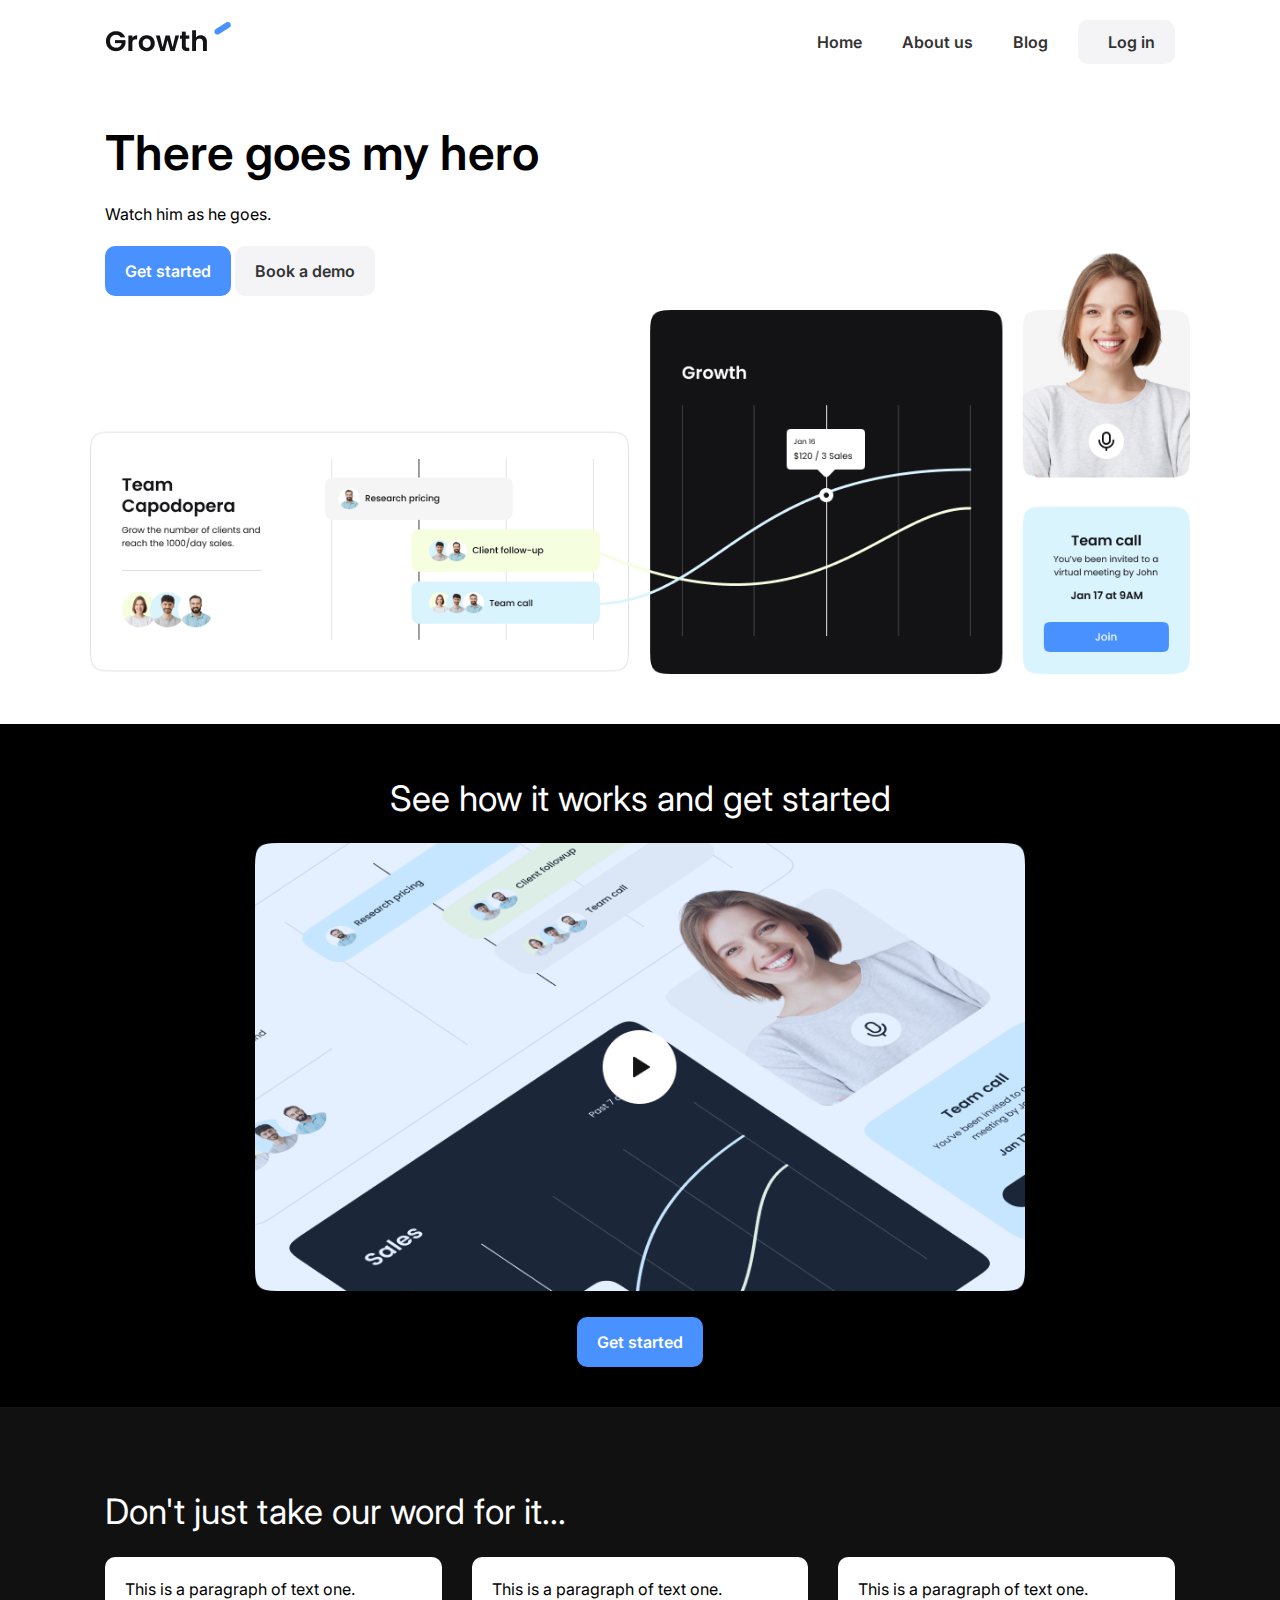
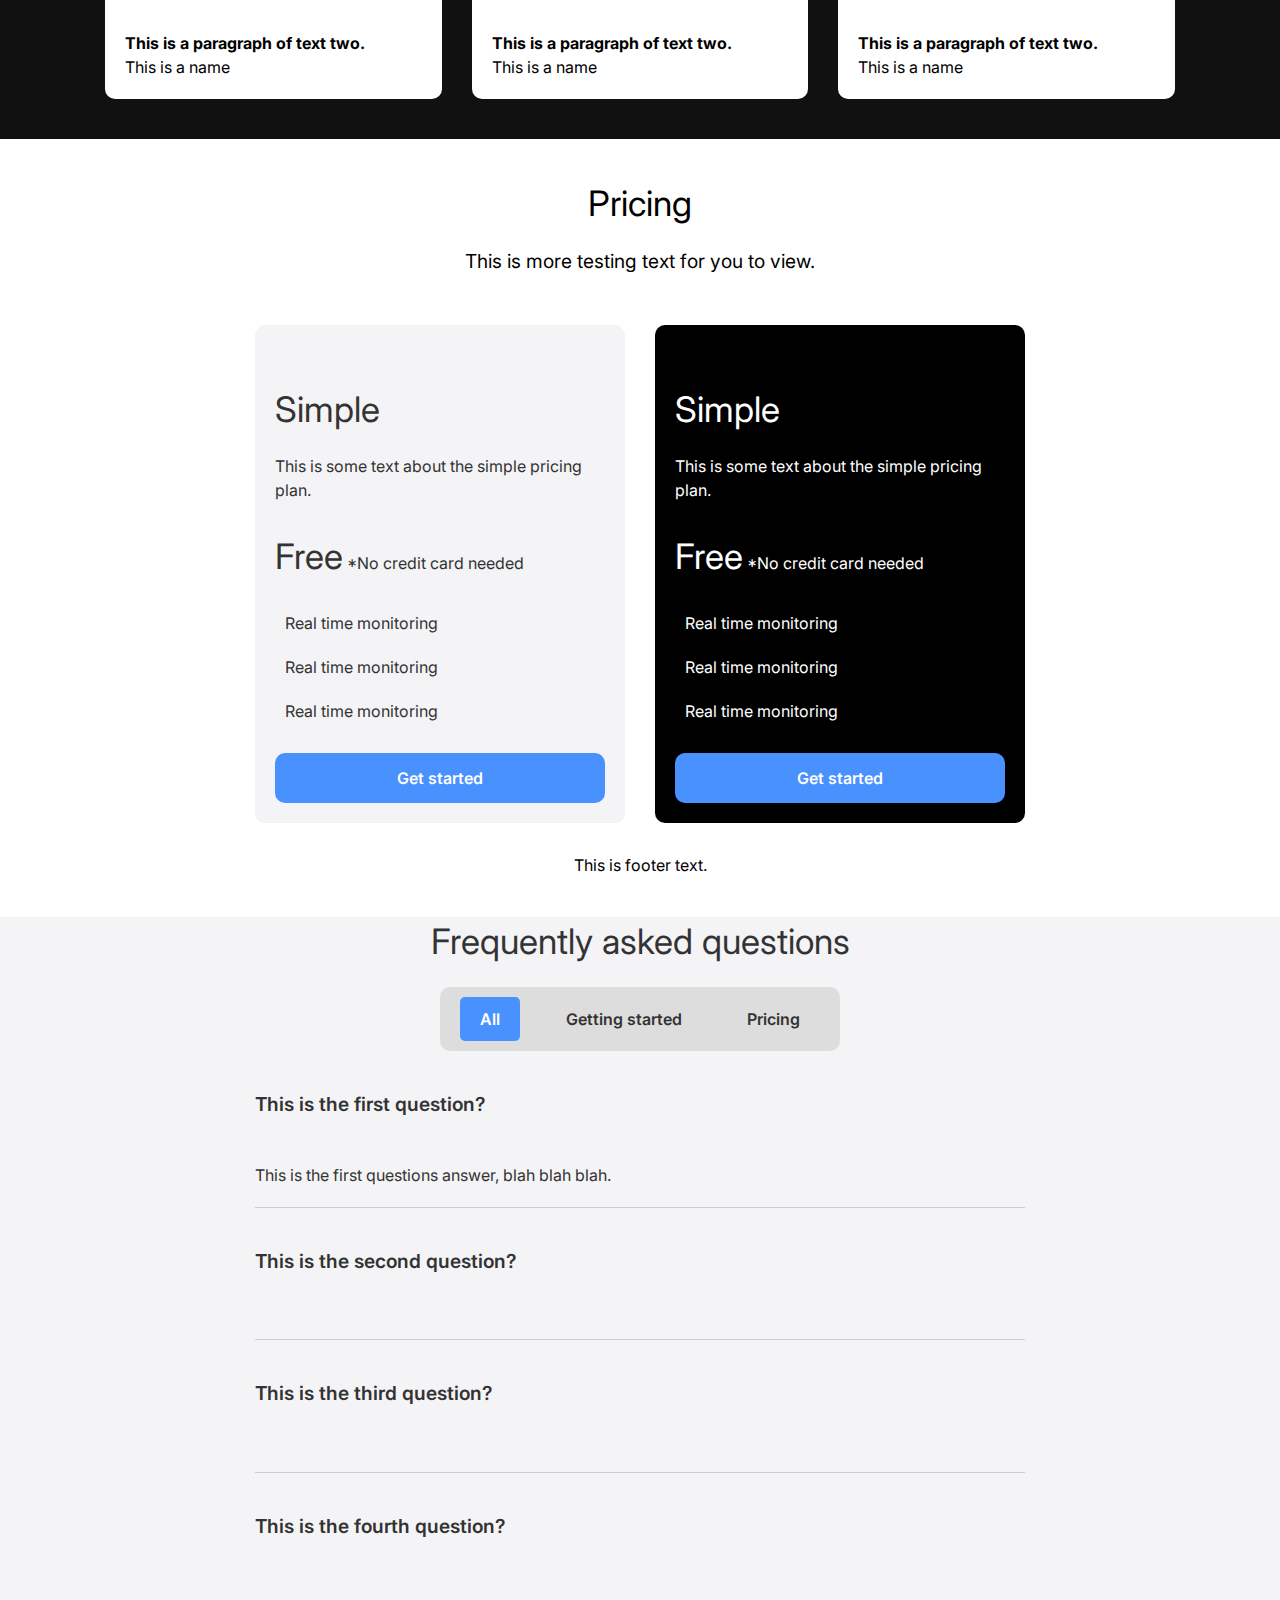
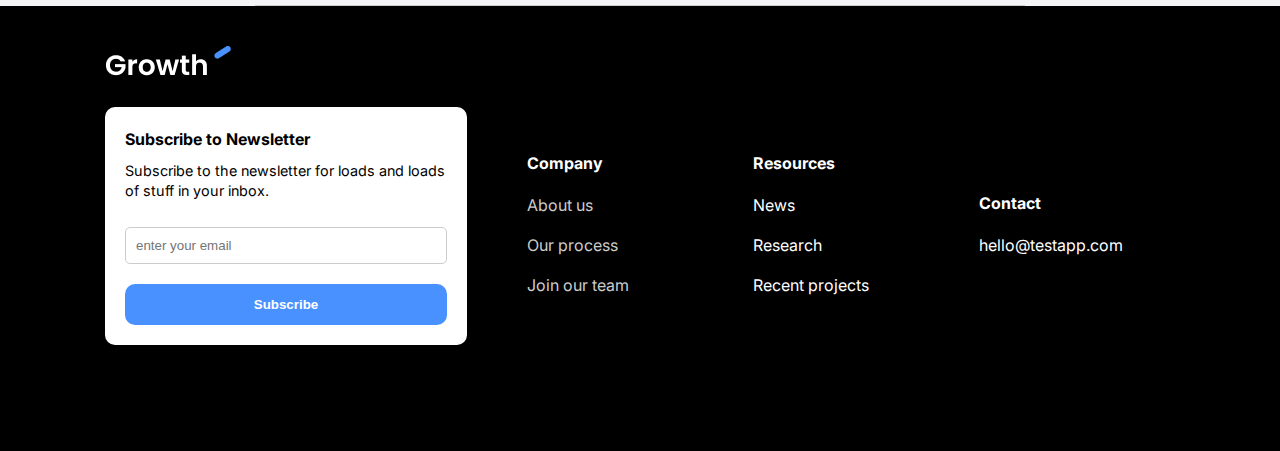
==== index.html @ 65fee3a4 "first draft" ====
<!DOCTYPE html>
<html lang="en">
<head>
    <meta charset="UTF-8">
    <meta name="viewport" content="width=device-width, initial-scale=1.0">
    <title>Test website</title>
    <link rel="stylesheet" href="css/style.css">
    <link rel="preconnect" href="https://fonts.googleapis.com">
    <link rel="preconnect" href="https://fonts.gstatic.com" crossorigin>
    <link href="https://fonts.googleapis.com/css2?family=Inter:wght@100..900&family=Roboto:ital,wght@0,100;0,300;0,400;0,500;0,700;0,900;1,100;1,300;1,400;1,500;1,700;1,900&family=Space+Mono&display=swap" rel="stylesheet">
    <link rel="stylesheet" href="https://cdnjs.cloudflare.com/ajax/libs/font-awesome/6.6.0/css/all.min.css" integrity="sha512-Kc323vGBEqzTmouAECnVceyQqyqdsSiqLQISBL29aUW4U/M7pSPA/gEUZQqv1cwx4OnYxTxve5UMg5GT6L4JJg==" crossorigin="anonymous" referrerpolicy="no-referrer" />
    <link rel="shortcut icon" href="images/favicon.ico" type="image/x-icon">
</head>
<body>
    <nav class="navbar">
        <div class="container">
            <div class="logo">
            <a href="index.html">
                <img src="images/logo.png" alt="logo">
            </a>
            </div>
            <div class="main-menu">
                <ul>
                    <li>
                        <a href="index.html">Home</a>
                    </li>
                    <li>
                        <a href="#">About us</a>
                    </li>
                    <li>
                        <a href="#">Blog</a>
                    </li>
                    <li>
                        <a class="btn" href="#">
                            <i class="fas fa-user"></i>Log in
                        </a>
                    </li>
                </ul>
            </div>
        </div>
        <!--HAMBURGER BUTTON-->
        <button id="hamburger-button" class="hamburger-button">
            <div class="hamburger-line"></div>
            <div class="hamburger-line"></div>
            <div class="hamburger-line"></div>
        </button>
        <div class="mobile-menu">
            <ul>
                <li>
                    <a href="index.html">Home</a>
                </li>
                <li>
                    <a href="#">About us</a>
                </li>
                <li>
                    <a href="#">Blog</a>
                </li>
                <li>
                    <a class="btn" href="#">
                        <i class="fas fa-user"></i>Log in
                    </a>
                </li>
            </ul>
        </div>
    </nav>

    <!--HERO-->
    <section class="hero">
        <div class="container">
            <div class="hero-content">
                <h1 class="hero-heading text-xxl">
                    There goes my hero
                </h1>
                <p class="hero-text">Watch him as he goes.</p>
                <div class="hero-buttons">
                 <a href="#" class="btn btn-primary">Get started</a>
                 <a href="#" class="btn"><i class="fas fa-laptop"></i>Book a demo</a>     
                </div>
            </div>
        </div>
    </section>

    <!--VIDEO SECTION-->

    <section class="video bg-black">
        <div class="container-sm">
            <h2 class="video-heading text-xl text-center">
                See how it works and get started
            </h2>
            <div class="video-content">
                <a href="#">
                    <img src="images/video-preview.png" alt="video" class="video-preview">
                </a>
                <a href="#" class="btn btn-primary">Get started</a>
            </div>
        </div>
    </section>

    <!--TESTIMONIALS-->

    <section class="testimonials bg-dark">
        <div class="container">
            <h3 class="testimonals-heading text-xl">
                Don't just take our word for it...
            </h3>
            <div class="testimonials-grid">
                <div class="card">
                    <p>
                        This is a paragraph of text one.
                    </p>
                    <p>
                        This is a paragraph of text two.
                    </p>
                    <p>
                        This is a name
                    </p>
                </div>
                <div class="card">
                    <p>
                        This is a paragraph of text one.
                    </p>
                    <p>
                        This is a paragraph of text two.
                    </p>
                    <p>
                        This is a name
                    </p>
                </div>
                <div class="card">
                    <p>
                        This is a paragraph of text one.
                    </p>
                    <p>
                        This is a paragraph of text two.
                    </p>
                    <p>
                        This is a name
                    </p>
                </div>
            </div>
        </div>
    </section>

    <!-- PRICING -->
    <section class="pricing">
        <div class="container-sm">
            <h3 class="pricing-heading text-xl text-center">
                Pricing
            </h3>
            <p class="pricing-subheading text-md text-center">
                This is more testing text for you to view.
            </p>
            <div class="pricing-grid">

                <!--pricing card 1-->
                <div class="card bg-light">
                    <div class="pricing-card-header">
                        <h4 class="pricing-heading text-xl">
                            Simple
                        </h4>
                        <p class="pricing-card-subheading">
                            This is some text about the simple pricing plan.
                        </p>
                        <p class="pricing-card-price">
                            <span class="text-xl">Free</span>
                            *No credit card needed
                        </p>
                    </div>
                    <div class="pricing-card-body">
                        <ul>
                            <li>
                                <i class="fas fa-check"></i>Real time monitoring
                            </li>
                            <li>
                                <i class="fas fa-check"></i>Real time monitoring
                            </li>
                            <li>
                                <i class="fas fa-check"></i>Real time monitoring
                            </li>
                        </ul>
                        <a href="" class="btn btn-primary btn-block">Get started</a>
                    </div>
                </div>
                <!--pricing card 1-->
                <div class="card bg-black">
                    <div class="pricing-card-header">
                        <h4 class="pricing-heading text-xl">
                            Simple
                        </h4>
                        <p class="pricing-card-subheading">
                            This is some text about the simple pricing plan.
                        </p>
                        <p class="pricing-card-price">
                            <span class="text-xl">Free</span>
                            *No credit card needed
                        </p>
                    </div>
                    <div class="pricing-card-body">
                        <ul>
                            <li>
                                <i class="fas fa-check"></i>Real time monitoring
                            </li>
                            <li>
                                <i class="fas fa-check"></i>Real time monitoring
                            </li>
                            <li>
                                <i class="fas fa-check"></i>Real time monitoring
                            </li>
                        </ul>
                        <a href="" class="btn btn-primary btn-block">Get started</a>
                    </div>
                </div>
            </div>
            <p class="pricing-footer text-center">This is footer text.</p>
        </div>
    </section>

    <!--FAQ-->

    <section class="faq bg-light">
        <div class="container-sm">
            <h3 class="text-xl text-center">
                Frequently asked questions
            </h3>
            <ul class="faq-menu">
                <li class="active">All</li>
                <li>Getting started</li>
                <li>Pricing</li>
            </ul>
            <div class="faq-content"></div>
                <div class="faq-group">
                    <div class="faq-group-header">
                        <h4 class="text-md">
                            This is the first question?
                        </h4>
                        <i class="fas fa-minus"></i>
                    </div>
                    <div class="faq-group-body open">
                        This is the first questions answer, blah blah blah.
                    </div>
                </div>
                <div class="faq-group">
                    <div class="faq-group-header">
                        <h4 class="text-md">
                            This is the second question?
                        </h4>
                        <i class="fas fa-minus"></i>
                    </div>
                    <div class="faq-group-body">
                        This is the second questions answer, blah blah blah.
                    </div>
                </div>
                <div class="faq-group">
                    <div class="faq-group-header">
                        <h4 class="text-md">
                            This is the third question?
                        </h4>
                        <i class="fas fa-minus"></i>
                    </div>
                    <div class="faq-group-body">
                        This is the third questions answer, blah blah blah.
                    </div>
                </div>
                <div class="faq-group">
                    <div class="faq-group-header">
                        <h4 class="text-md">
                            This is the fourth question?
                        </h4>
                        <i class="fas fa-minus"></i>
                    </div>
                    <div class="faq-group-body">
                        This is the fourth questions answer, blah blah blah.
                    </div>
                </div>
            </div>
    </section>
    <!-- FOOTER -->
     <footer class="footer bg-black">
        <div class="container">
            <div class="footer-grid">
                <div>
                    <a href="index.html">
                        <img src="images/logo-white.png" alt="logo">
                    </a>
                    <div class="card">
                        <h4>Subscribe to Newsletter</h4>
                        <p class="text-sm">
                            Subscribe to the newsletter for loads and loads of stuff in your inbox.
                        </p>
                        <form>
                            <input type="email" id="email" placeholder="enter your email">
                            <button type="submit" class="btn btn-primary btn-block">Subscribe</button>
                        </form>
                    </div>
                    <i class="fab fa-linkedin"></i>
                    <i class="fab fa-twitter"></i>
                </div>
            <div>
                <h4>Company</h4>
                <ul>
                    <li><a href="#">About us</a></li>
                    <li><a href="#">Our process</a></li>
                    <li><a href="#">Join our team</a></li>
                </ul>
            </div>
            <div>
                <h4>Resources</h4>
                <ul>
                    <li class="a">News</li>
                    <li class="a">Research</li>
                    <li class="a">Recent projects</li>
                </ul>
            </div>
            <div>
                <h4>Contact</h4>
                <ul>
                    <li class="a">hello@testapp.com</li>
                </ul>
            </div>
        </div>
     </footer>
    <script src="js/main.js"></script>
</body>
</html>
---- css/style.css ----
/* GENERAL */

* {
   box-sizing: border-box;
   margin: 0;
   padding: 0;
}

:root {
    --primary-color: #4891ff;
    --light-color: #f4f4f6;
    --dark-color: #111
}

body {
    font-family: 'Inter', sans-serif;
    font-size: 16px;
    line-height: 1.5;
    background-color: #ffffff;
}

a {
    text-decoration: none;
    color:#333333
}

ul {
    list-style: none;
}

img {
    max-width: 100%;
}

/* Nav bar */

.navbar {
    background-color: #ffffff;
    padding: 20px;
}

.navbar .container {
    display: flex;
    justify-content: space-between;
    align-items: center;
}

.navbar .main-menu ul {
    display: flex;

}

.navbar ul li a {
    padding: 10px 20px;
    display: block;
    font-weight: 600;
    transition: 0.5s;
}

.navbar ul li a:hover {
    color: var(--primary-color);
}    

.navbar ul li a i {
    margin-right: 10px;;
}

.navbar ul li:last-child a {
    margin-left: 10px;
}

/* HERO */

.hero {
    margin-bottom:50px;
}

.hero .container {
    background: url('../images/hero-bg.png') no-repeat;
    background-size: contain;
    background-position: center bottom;
    height: 550px;
}


.hero .hero-content {
    width: 70%
}

.hero .hero-text {
    width: 70%;
    margin-bottom: 20px;
}

/* Video Classes */

.video {
    padding: 10px 0 40px;
}

.video-content {
    display: flex;
    flex-direction: column;
    align-items: center;
}


.video-preview {
    margin-bottom: 20px;
}

/* TESTIMONALS */

.testimonials {
    padding: 40px 0;
}

.testimonials .testimonials-heading {
    width: 700px;
    margin-bottom: 40px;
}

.testimonials .testimonials-grid {
    display: grid;
    grid-template-columns: repeat(3, 1fr);
    gap: 30px;
}

.testimonials .card p:nth-child(2) {
    margin-top: 30px;
    font-weight: bold;
}

/* PRICING */

.pricing-grid {
    display: grid;
    grid-template-columns: repeat(2, 1fr);
    margin-top: 50px;
    gap: 30px;
}

.pricing .pricing-card-subheading {
    margin-bottom: 30px;
}

.pricing .card-pricing-price {
    margin-bottom: 30px;
    padding: 20px 0;
    border-bottom: 1px solid #ccc;
}

.pricing ul {
    margin: 30px 0;
}

.pricing ul li {
    margin-bottom: 20px;
}

.pricing ul li i {
    margin-right: 10px;
}

.pricing .pricing-footer {
    margin: 30px 0;
}

/* FAQ */

.faq {
    padding 40px 0;
}

.faq .faq-group {
    border-bottom: 1px solid #ccc;
    padding-bottom: 20px;
}

.faq .faq-group .faq-group-header {
    padding: 20px 0;
    margin-bottom: 15px;
    position: relative;
}

.faq .faq-group .faq-group-header h4 {
    font-weight: 600;
    width: 95%;
}

.faq .faq-group .faq-group-header i {
    position: absolute;
    right: 0;
    top: 35px;
    font-size: 1.3rem;
    cursor: pointer;
}

.faq .faq-group .faq-group-body {
    display: none;
}

.faq .faq-group .faq-group-body.open {
    display: block;
}

.faq ul.faq-menu {
    max-width: 400px;
    margin: auto;
    display: flex;
    justify-content: space-between;
    align-items: center;
    background: #ddd;
    padding: 10px 20px;
    border-radius: 10px;
    font-weight: 600;
    cursor: pointer;
}

.faq ul.faq-menu li {
    padding: 10px 20px;
    border-radius: 5px;
    text-align: center;
}

.faq ul.faq-menu li.active {
    background: var(--primary-color);
    color: #fff;
}

/* FOOTER CLASSES */

.footer {
    padding: 40px 0;
}

.footer h4 {
    margin-bottom: 10px;
}

.footer ul li {
    line-height: 2.5;
}

.footer a {
    color: #ccc;
}

.footer i {
    font-size: 1.5rem;
    margin-right: 10px;
}

.footer-grid {
    display: grid;
    grid-template-columns: 2fr 1fr 1fr 1fr;
    gap: 30px;
    justify-content: center;
    align-items: center;
}

.footer .card {
    margin: 20px 30px 30px 0;
}

.footer input[type='email'] {
    width: 100%;
    padding: 10px;
    border: 1px solid #ccc;
    border-radius: 5px;
    margin: 20px 0;
}


/* UTILITY CLASSES */

.container {
    max-width: 1100px;
    margin: 0 auto;
    padding: 0 15px;
}

.container-sm {
    max-width: 800px;
    margin: 0 auto;
    padding: 0 15px;
}


/* CARD STYLES */

.card {
    background: #ffffff;
    color: #000;
    border-radius: 10px;
    padding: 20px;
}



/* Buttons */

.btn {
    display: inline-block;
    padding: 13px 20px;
    background: var(--light-color);
    color: 333;
    font-weight: 600;
    text-decoration: none;
    border: none;
    border-radius: 10px;
    cursor: pointer;
    text-align: center;
    transition: 0.5s;
}

.btn:hover {
    opacity: 0.8;
}

.btn-primary {
    background: var(--primary-color);
    color: #ffffff;
}

.btn-dark {
    background: var(--dark-color);
    color: #ffffff;
}

.btn-block {
    display: block;
    width: 100%;
}

/* Text classes */

.text-xxl {
    font-size: 3rem;
    line-height: 1.2;
    font-weight: 600;
    margin: 40px 0 20px;
}

.text-xl {
    font-size: 2.2rem;
    line-height: 1.4;
    font-weight: normal;
    margin: 40px 0 20px;
}

.text-lg {
    font-size: 1.8rem;
    line-height: 1.4;
    font-weight: normal;
    margin: 30px 0 20px;
}

.text-md {
    font-size: 1.2rem;
    line-height: 1.4;
    font-weight: normal;
    margin: 20px 0 10px;
}

.text-sm {
    font-size: 0.9rem;
    line-height: 1.4;
    font-weight: normal;
    margin: 10px 0 5px;
}

.text-center {
    text-align: center;
}


/* BACKGROUND */

.bg-primary {
    background: var(--primary-color);
    color: #ffffff;
}

.bg-light {
    background: var(--light-color);
    color: #333;
}

.bg-dark {
    background: var(--dark-color);
    color: #ffffff;
}

.bg-black {
    background: #000;
    color: #ffffff;
}

/* HAMBURGER BUTTON */

.hamburger-button {
    display: none;
    background: none;
    border: none;
    cursor: pointer;
    padding: 10px;
    z-index: 1000;
}

.hamburger-button .hamburger-line {
    width: 30px;
    height: 3px;
    background: #333;
    margin: 6px;
}

/* MOBILE MENU */

.mobile-menu {
    position: fixed;
    top: 0;
    right: -300px;
    width: 250px;
    height: 100%;
    z-index: 100;
    background-color: #fff;
    box-shadow: 0px 0px 10px rgba(0,0,0,0.2);
    transition: right 0.3s ease-in-out;
}

.mobile-menu ul {
    margin-top: 100px;
    padding-right: 10px;
}

.mobile-menu ul li {
    margin: 10px 0;
}

.mobile-menu ul li a {
    font-size: 20px;
    transition: 0.3s;
}

.mobile-menu-active {
    right: 0;
}

/* MEDIA QUERIES */

@media (max-width: 960px) {
    
}

@media (max-width: 670px) {
    .navbar .main-menu {
        display: none;
    }

    .navbar .hamburger-button {
        display: block;
    }
}

@media (max-width: 500px) {
    
}
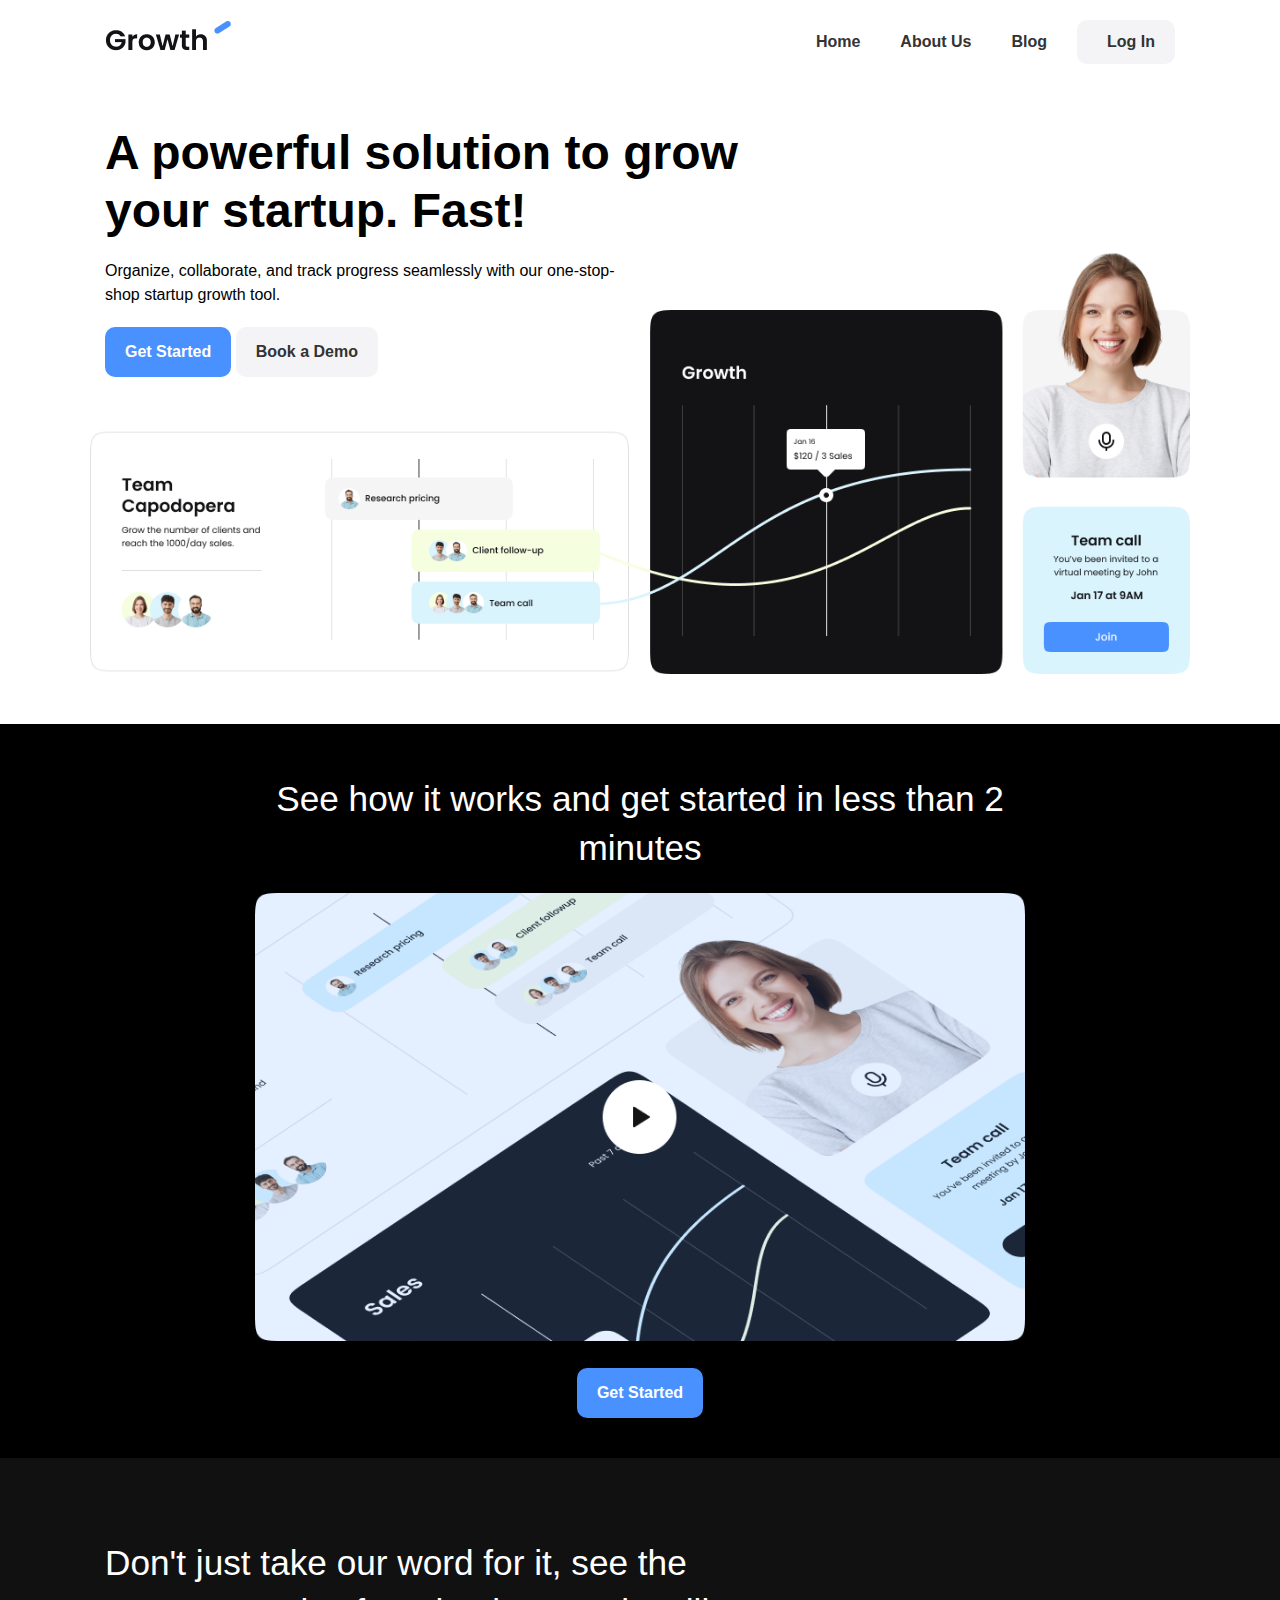
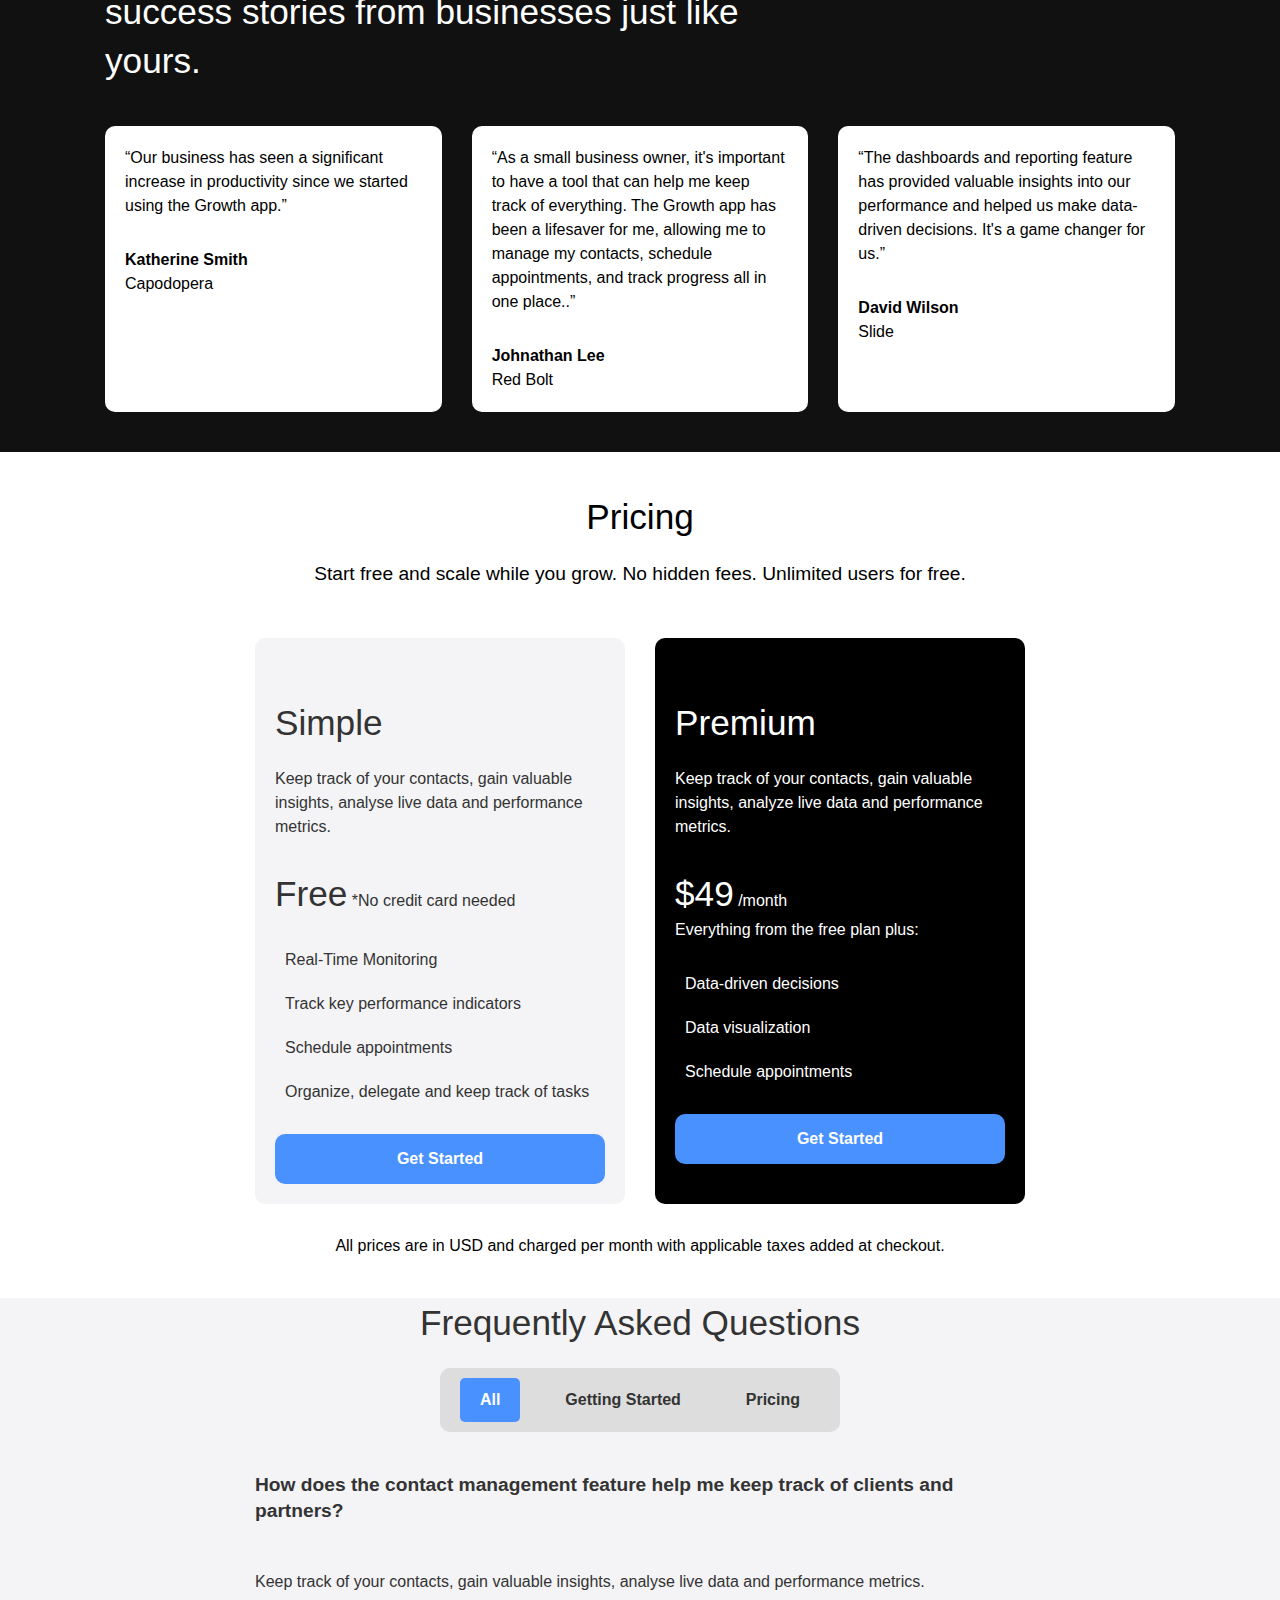
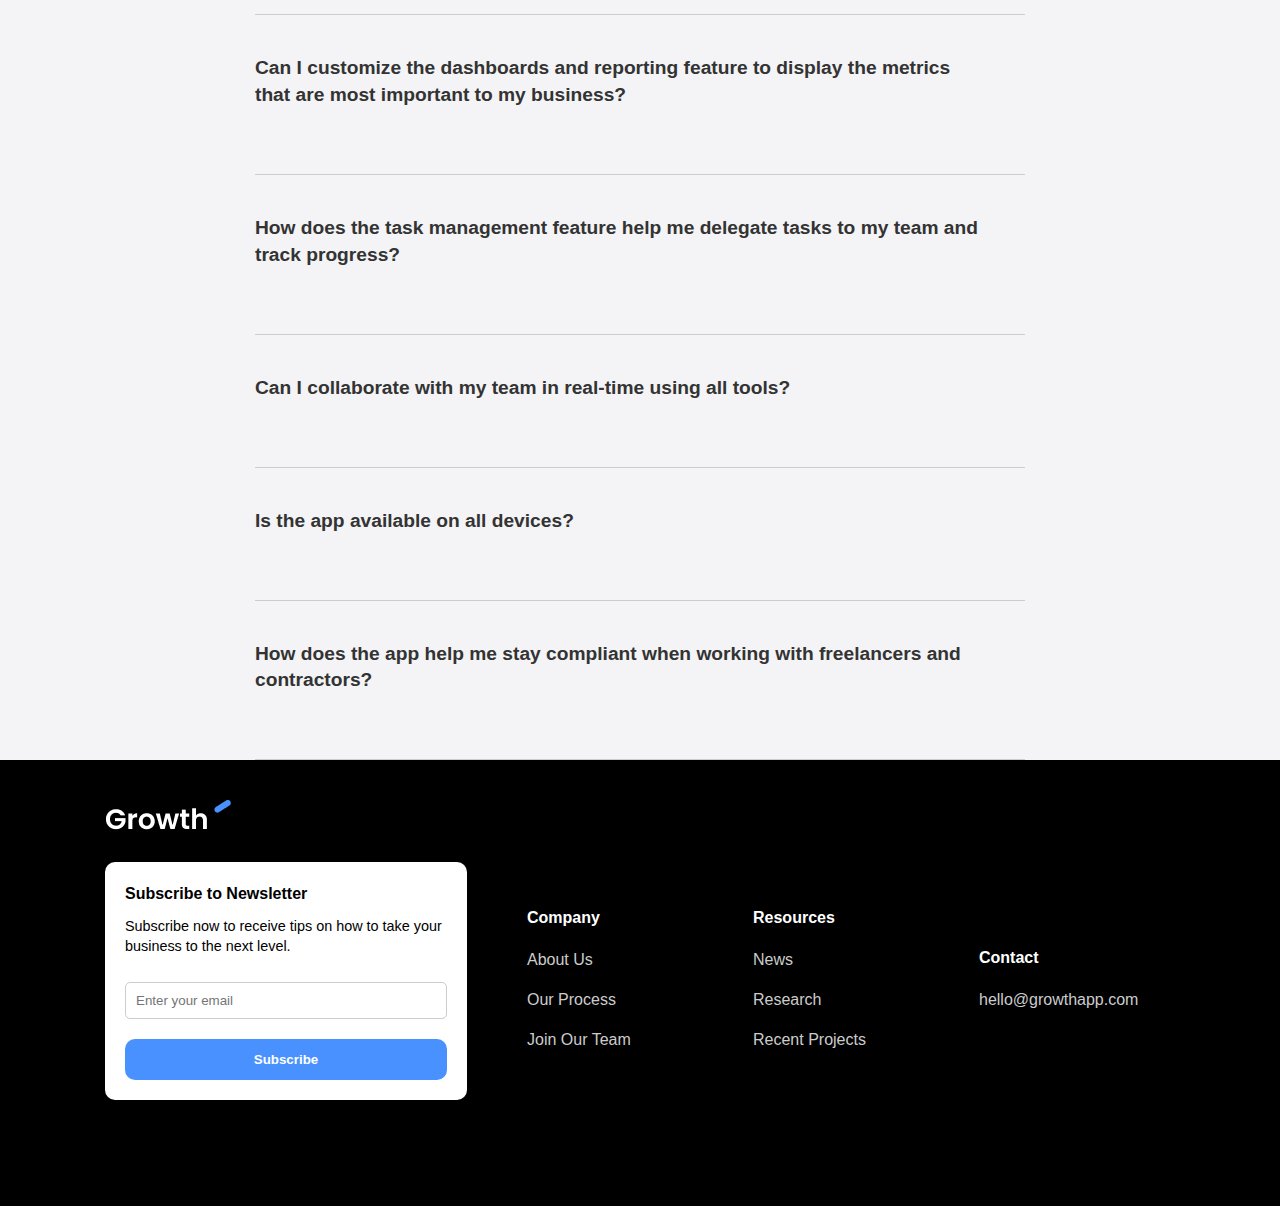
==== commit a3ff71ae: "update index.html" ====
--- a/index.html
+++ b/index.html
@@ -1,325 +1,387 @@
 <!DOCTYPE html>
 <html lang="en">
-<head>
-    <meta charset="UTF-8">
-    <meta name="viewport" content="width=device-width, initial-scale=1.0">
-    <title>Test website</title>
-    <link rel="stylesheet" href="css/style.css">
-    <link rel="preconnect" href="https://fonts.googleapis.com">
-    <link rel="preconnect" href="https://fonts.gstatic.com" crossorigin>
-    <link href="https://fonts.googleapis.com/css2?family=Inter:wght@100..900&family=Roboto:ital,wght@0,100;0,300;0,400;0,500;0,700;0,900;1,100;1,300;1,400;1,500;1,700;1,900&family=Space+Mono&display=swap" rel="stylesheet">
-    <link rel="stylesheet" href="https://cdnjs.cloudflare.com/ajax/libs/font-awesome/6.6.0/css/all.min.css" integrity="sha512-Kc323vGBEqzTmouAECnVceyQqyqdsSiqLQISBL29aUW4U/M7pSPA/gEUZQqv1cwx4OnYxTxve5UMg5GT6L4JJg==" crossorigin="anonymous" referrerpolicy="no-referrer" />
-    <link rel="shortcut icon" href="images/favicon.ico" type="image/x-icon">
-</head>
-<body>
+  <head>
+    <meta charset="UTF-8" />
+    <meta name="viewport" content="width=device-width, initial-scale=1.0" />
+    <title>Growth App</title>
+    <link rel="preconnect" href="https://fonts.googleapis.com" />
+    <link rel="preconnect" href="https://fonts.gstatic.com" crossorigin />
+    <link
+      href="https://fonts.googleapis.com/css2?family=Poppins:wght@300;400;600;700&display=swap"
+      rel="stylesheet"
+    />
+    <link
+      rel="stylesheet"
+      href="https://cdnjs.cloudflare.com/ajax/libs/font-awesome/6.4.2/css/all.min.css"
+      integrity="sha512-z3gLpd7yknf1YoNbCzqRKc4qyor8gaKU1qmn+CShxbuBusANI9QpRohGBreCFkKxLhei6S9CQXFEbbKuqLg0DA=="
+      crossorigin="anonymous"
+      referrerpolicy="no-referrer"
+    />
+    <link rel="stylesheet" href="css/style.css" />
+    <link rel="shortcut icon" href="images/favicon.ico" type="image/x-icon" />
+  </head>
+  <body>
     <nav class="navbar">
-        <div class="container">
-            <div class="logo">
-            <a href="index.html">
-                <img src="images/logo.png" alt="logo">
-            </a>
-            </div>
-            <div class="main-menu">
-                <ul>
-                    <li>
-                        <a href="index.html">Home</a>
-                    </li>
-                    <li>
-                        <a href="#">About us</a>
-                    </li>
-                    <li>
-                        <a href="#">Blog</a>
-                    </li>
-                    <li>
-                        <a class="btn" href="#">
-                            <i class="fas fa-user"></i>Log in
-                        </a>
-                    </li>
-                </ul>
-            </div>
-        </div>
-        <!--HAMBURGER BUTTON-->
-        <button id="hamburger-button" class="hamburger-button">
-            <div class="hamburger-line"></div>
-            <div class="hamburger-line"></div>
-            <div class="hamburger-line"></div>
+      <div class="container">
+        <div class="logo">
+          <a href="index.html">
+            <img src="images/logo.png" alt="logo" />
+          </a>
+        </div>
+
+        <div class="main-menu">
+          <ul>
+            <li>
+              <a href="index.html">Home</a>
+            </li>
+            <li>
+              <a href="#">About Us</a>
+            </li>
+            <li>
+              <a href="#">Blog</a>
+            </li>
+            <li>
+              <a class="btn" href="#"> <i class="fas fa-user"></i> Log In </a>
+            </li>
+          </ul>
+        </div>
+        <!-- Hamburger Button -->
+        <button class="hamburger-button">
+          <div class="hamburger-line"></div>
+          <div class="hamburger-line"></div>
+          <div class="hamburger-line"></div>
         </button>
         <div class="mobile-menu">
+          <ul>
+            <li>
+              <a href="index.html">Home</a>
+            </li>
+            <li>
+              <a href="#">About Us</a>
+            </li>
+            <li>
+              <a href="#">Blog</a>
+            </li>
+            <li>
+              <a class="btn" href="#"> <i class="fas fa-user"></i> Log In </a>
+            </li>
+          </ul>
+        </div>
+      </div>
+    </nav>
+    <!-- Hero -->
+    <section class="hero">
+      <div class="container">
+        <div class="hero-content">
+          <h1 class="hero-heading text-xxl">
+            A powerful solution to grow your startup. Fast!
+          </h1>
+          <p class="hero-text">
+            Organize, collaborate, and track progress seamlessly with our
+            one-stop-shop startup growth tool.
+          </p>
+          <div class="hero-buttons">
+            <a href="#" class="btn btn-primary">Get Started</a>
+            <a href="#" class="btn"
+              ><i class="fas fa-laptop"></i> Book a Demo</a
+            >
+          </div>
+        </div>
+      </div>
+    </section>
+    <!-- Video Section -->
+    <section class="video bg-black">
+      <div class="container-sm">
+        <h2 class="video-heading text-xl text-center">
+          See how it works and get started in less than 2 minutes
+        </h2>
+        <div class="video-content">
+          <a href="#">
+            <img
+              src="images/video-preview.png"
+              alt="video"
+              class="video-preview"
+            />
+          </a>
+
+          <a href="#" class="btn btn-primary">Get Started</a>
+        </div>
+      </div>
+    </section>
+    <!-- Testimonials -->
+    <section class="testimonials bg-dark">
+      <div class="container">
+        <h3 class="testimonials-heading text-xl">
+          Don't just take our word for it, see the success stories from
+          businesses just like yours.
+        </h3>
+        <div class="testimonials-grid">
+          <div class="card">
+            <p>
+              “Our business has seen a significant increase in productivity
+              since we started using the Growth app.”
+            </p>
+
+            <p>Katherine Smith</p>
+            <p>Capodopera</p>
+          </div>
+
+          <div class="card">
+            <p>
+              “As a small business owner, it's important to have a tool that can
+              help me keep track of everything. The Growth app has been a
+              lifesaver for me, allowing me to manage my contacts, schedule
+              appointments, and track progress all in one place..”
+            </p>
+
+            <p>Johnathan Lee</p>
+            <p>Red Bolt</p>
+          </div>
+
+          <div class="card">
+            <p>
+              “The dashboards and reporting feature has provided valuable
+              insights into our performance and helped us make data-driven
+              decisions. It's a game changer for us.”
+            </p>
+
+            <p>David Wilson</p>
+            <p>Slide</p>
+          </div>
+        </div>
+      </div>
+    </section>
+
+    <!-- Pricing -->
+    <section class="pricing">
+      <div class="container-sm">
+        <h3 class="pricing-heading text-xl text-center">Pricing</h3>
+        <p class="pricing-subheading text-md text-center">
+          Start free and scale while you grow. No hidden fees. Unlimited users
+          for free.
+        </p>
+        <div class="pricing-grid">
+          <!-- Pricing Card 1 -->
+          <div class="card bg-light">
+            <div class="pricing-card-header">
+              <h4 class="pricing-heading text-xl">Simple</h4>
+              <p class="pricing-card-subheading">
+                Keep track of your contacts, gain valuable insights, analyse
+                live data and performance metrics.
+              </p>
+              <p class="pricing-card-price">
+                <span class="text-xl">Free</span>
+                *No credit card needed
+              </p>
+            </div>
+            <div class="pricing-card-body">
+              <ul>
+                <li><i class="fas fa-check"></i> Real-Time Monitoring</li>
+                <li>
+                  <i class="fas fa-check"></i>Track key performance indicators
+                </li>
+                <li><i class="fas fa-check"></i>Schedule appointments</li>
+                <li>
+                  <i class="fas fa-check"></i>Organize, delegate and keep track
+                  of tasks
+                </li>
+              </ul>
+              <a href="#" class="btn btn-primary btn-block">Get Started</a>
+            </div>
+          </div>
+
+          <!-- Pricing Card 2 -->
+          <div class="card bg-black">
+            <div class="pricing-card-header">
+              <h4 class="pricing-card-heading text-xl">Premium</h4>
+              <p class="pricing-card-subheading">
+                Keep track of your contacts, gain valuable insights, analyze
+                live data and performance metrics.
+              </p>
+              <p class="pricing-card-price">
+                <span class="text-xl">$49</span> /month
+              </p>
+            </div>
+            <div class="pricing-card-body">
+              <p>Everything from the free plan plus:</p>
+              <ul>
+                <li><i class="fas fa-check"></i>Data-driven decisions</li>
+                <li><i class="fas fa-check"></i>Data visualization</li>
+                <li><i class="fas fa-check"></i>Schedule appointments</li>
+              </ul>
+              <a href="#" class="btn btn-primary btn-block">Get Started</a>
+            </div>
+          </div>
+        </div>
+        <p class="pricing-footer text-center">
+          All prices are in USD and charged per month with applicable taxes
+          added at checkout.
+        </p>
+      </div>
+    </section>
+
+    <!-- FAQ -->
+    <section class="faq bg-light">
+      <div class="container-sm">
+        <h3 class="text-xl text-center">Frequently Asked Questions</h3>
+        <ul class="faq-menu">
+          <li class="active">All</li>
+          <li>Getting Started</li>
+          <li>Pricing</li>
+        </ul>
+        <div class="faq-content">
+          <div class="faq-group">
+            <div class="faq-group-header">
+              <h4 class="text-md">
+                How does the contact management feature help me keep track of
+                clients and partners?
+              </h4>
+              <i class="fas fa-minus"></i>
+            </div>
+            <div class="faq-group-body open">
+              <p>
+                Keep track of your contacts, gain valuable insights, analyse
+                live data and performance metrics.
+              </p>
+            </div>
+          </div>
+
+          <div class="faq-group">
+            <div class="faq-group-header">
+              <h4 class="text-md">
+                Can I customize the dashboards and reporting feature to display
+                the metrics that are most important to my business?
+              </h4>
+              <i class="fas fa-plus"></i>
+            </div>
+            <div class="faq-group-body">
+              <p>
+                Lorem, ipsum dolor sit amet consectetur adipisicing elit. Ad
+                culpa enim blanditiis rem ipsum aliquam, unde iste fugit
+                praesentium eos?
+              </p>
+            </div>
+          </div>
+
+          <div class="faq-group">
+            <div class="faq-group-header">
+              <h4 class="text-md">
+                How does the task management feature help me delegate tasks to
+                my team and track progress?
+              </h4>
+              <i class="fas fa-plus"></i>
+            </div>
+            <div class="faq-group-body">
+              <p>
+                Lorem ipsum dolor sit amet, consectetur adipisicing elit.
+                Incidunt, a! Quaerat, voluptatum. Animi molestias ex quasi
+                explicabo minima perferendis commodi.
+              </p>
+            </div>
+          </div>
+
+          <div class="faq-group">
+            <div class="faq-group-header">
+              <h4 class="text-md">
+                Can I collaborate with my team in real-time using all tools?
+              </h4>
+              <i class="fas fa-plus"></i>
+            </div>
+            <div class="faq-group-body">
+              <p>
+                Lorem, ipsum dolor sit amet consectetur adipisicing elit.
+                Obcaecati doloremque assumenda aut dolorem recusandae quibusdam
+                aliquid. Repellat animi quam vitae.
+              </p>
+            </div>
+          </div>
+
+          <div class="faq-group">
+            <div class="faq-group-header">
+              <h4 class="text-md">Is the app available on all devices?</h4>
+              <i class="fas fa-plus"></i>
+            </div>
+            <div class="faq-group-body">
+              <p>
+                Lorem, ipsum dolor sit amet consectetur adipisicing elit.
+                Obcaecati doloremque assumenda aut dolorem recusandae quibusdam
+                aliquid. Repellat animi quam vitae.
+              </p>
+            </div>
+          </div>
+
+          <div class="faq-group">
+            <div class="faq-group-header">
+              <h4 class="text-md">
+                How does the app help me stay compliant when working with
+                freelancers and contractors?
+              </h4>
+              <i class="fas fa-plus"></i>
+            </div>
+            <div class="faq-group-body">
+              <p>
+                Lorem, ipsum dolor sit amet consectetur adipisicing elit.
+                Obcaecati doloremque assumenda aut dolorem recusandae quibusdam
+                aliquid. Repellat animi quam vitae.
+              </p>
+            </div>
+          </div>
+        </div>
+      </div>
+    </section>
+
+    <!-- Footer -->
+    <footer class="footer bg-black">
+      <div class="container">
+        <div class="footer-grid">
+          <div>
+            <a href="index.html">
+              <img src="images/logo-white.png" alt="logo" />
+            </a>
+            <div class="card">
+              <h4>Subscribe to Newsletter</h4>
+              <p class="text-sm">
+                Subscribe now to receive tips on how to take your business to
+                the next level.
+              </p>
+              <form>
+                <input type="email" id="email" placeholder="Enter your email" />
+                <button type="submit" class="btn btn-primary btn-block">
+                  Subscribe
+                </button>
+              </form>
+            </div>
+            <i class="fab fa-linkedin"></i>
+            <i class="fab fa-twitter"></i>
+          </div>
+          <div>
+            <h4>Company</h4>
             <ul>
-                <li>
-                    <a href="index.html">Home</a>
-                </li>
-                <li>
-                    <a href="#">About us</a>
-                </li>
-                <li>
-                    <a href="#">Blog</a>
-                </li>
-                <li>
-                    <a class="btn" href="#">
-                        <i class="fas fa-user"></i>Log in
-                    </a>
-                </li>
+              <li><a href="#">About Us</a></li>
+              <li><a href="#">Our Process</a></li>
+              <li><a href="#">Join Our Team</a></li>
             </ul>
-        </div>
-    </nav>
-
-    <!--HERO-->
-    <section class="hero">
-        <div class="container">
-            <div class="hero-content">
-                <h1 class="hero-heading text-xxl">
-                    There goes my hero
-                </h1>
-                <p class="hero-text">Watch him as he goes.</p>
-                <div class="hero-buttons">
-                 <a href="#" class="btn btn-primary">Get started</a>
-                 <a href="#" class="btn"><i class="fas fa-laptop"></i>Book a demo</a>     
-                </div>
-            </div>
-        </div>
-    </section>
-
-    <!--VIDEO SECTION-->
-
-    <section class="video bg-black">
-        <div class="container-sm">
-            <h2 class="video-heading text-xl text-center">
-                See how it works and get started
-            </h2>
-            <div class="video-content">
-                <a href="#">
-                    <img src="images/video-preview.png" alt="video" class="video-preview">
-                </a>
-                <a href="#" class="btn btn-primary">Get started</a>
-            </div>
-        </div>
-    </section>
-
-    <!--TESTIMONIALS-->
-
-    <section class="testimonials bg-dark">
-        <div class="container">
-            <h3 class="testimonals-heading text-xl">
-                Don't just take our word for it...
-            </h3>
-            <div class="testimonials-grid">
-                <div class="card">
-                    <p>
-                        This is a paragraph of text one.
-                    </p>
-                    <p>
-                        This is a paragraph of text two.
-                    </p>
-                    <p>
-                        This is a name
-                    </p>
-                </div>
-                <div class="card">
-                    <p>
-                        This is a paragraph of text one.
-                    </p>
-                    <p>
-                        This is a paragraph of text two.
-                    </p>
-                    <p>
-                        This is a name
-                    </p>
-                </div>
-                <div class="card">
-                    <p>
-                        This is a paragraph of text one.
-                    </p>
-                    <p>
-                        This is a paragraph of text two.
-                    </p>
-                    <p>
-                        This is a name
-                    </p>
-                </div>
-            </div>
-        </div>
-    </section>
-
-    <!-- PRICING -->
-    <section class="pricing">
-        <div class="container-sm">
-            <h3 class="pricing-heading text-xl text-center">
-                Pricing
-            </h3>
-            <p class="pricing-subheading text-md text-center">
-                This is more testing text for you to view.
-            </p>
-            <div class="pricing-grid">
-
-                <!--pricing card 1-->
-                <div class="card bg-light">
-                    <div class="pricing-card-header">
-                        <h4 class="pricing-heading text-xl">
-                            Simple
-                        </h4>
-                        <p class="pricing-card-subheading">
-                            This is some text about the simple pricing plan.
-                        </p>
-                        <p class="pricing-card-price">
-                            <span class="text-xl">Free</span>
-                            *No credit card needed
-                        </p>
-                    </div>
-                    <div class="pricing-card-body">
-                        <ul>
-                            <li>
-                                <i class="fas fa-check"></i>Real time monitoring
-                            </li>
-                            <li>
-                                <i class="fas fa-check"></i>Real time monitoring
-                            </li>
-                            <li>
-                                <i class="fas fa-check"></i>Real time monitoring
-                            </li>
-                        </ul>
-                        <a href="" class="btn btn-primary btn-block">Get started</a>
-                    </div>
-                </div>
-                <!--pricing card 1-->
-                <div class="card bg-black">
-                    <div class="pricing-card-header">
-                        <h4 class="pricing-heading text-xl">
-                            Simple
-                        </h4>
-                        <p class="pricing-card-subheading">
-                            This is some text about the simple pricing plan.
-                        </p>
-                        <p class="pricing-card-price">
-                            <span class="text-xl">Free</span>
-                            *No credit card needed
-                        </p>
-                    </div>
-                    <div class="pricing-card-body">
-                        <ul>
-                            <li>
-                                <i class="fas fa-check"></i>Real time monitoring
-                            </li>
-                            <li>
-                                <i class="fas fa-check"></i>Real time monitoring
-                            </li>
-                            <li>
-                                <i class="fas fa-check"></i>Real time monitoring
-                            </li>
-                        </ul>
-                        <a href="" class="btn btn-primary btn-block">Get started</a>
-                    </div>
-                </div>
-            </div>
-            <p class="pricing-footer text-center">This is footer text.</p>
-        </div>
-    </section>
-
-    <!--FAQ-->
-
-    <section class="faq bg-light">
-        <div class="container-sm">
-            <h3 class="text-xl text-center">
-                Frequently asked questions
-            </h3>
-            <ul class="faq-menu">
-                <li class="active">All</li>
-                <li>Getting started</li>
-                <li>Pricing</li>
+          </div>
+          <div>
+            <h4>Resources</h4>
+            <ul>
+              <li><a href="#">News</a></li>
+              <li><a href="#">Research</a></li>
+              <li><a href="#">Recent Projects</a></li>
             </ul>
-            <div class="faq-content"></div>
-                <div class="faq-group">
-                    <div class="faq-group-header">
-                        <h4 class="text-md">
-                            This is the first question?
-                        </h4>
-                        <i class="fas fa-minus"></i>
-                    </div>
-                    <div class="faq-group-body open">
-                        This is the first questions answer, blah blah blah.
-                    </div>
-                </div>
-                <div class="faq-group">
-                    <div class="faq-group-header">
-                        <h4 class="text-md">
-                            This is the second question?
-                        </h4>
-                        <i class="fas fa-minus"></i>
-                    </div>
-                    <div class="faq-group-body">
-                        This is the second questions answer, blah blah blah.
-                    </div>
-                </div>
-                <div class="faq-group">
-                    <div class="faq-group-header">
-                        <h4 class="text-md">
-                            This is the third question?
-                        </h4>
-                        <i class="fas fa-minus"></i>
-                    </div>
-                    <div class="faq-group-body">
-                        This is the third questions answer, blah blah blah.
-                    </div>
-                </div>
-                <div class="faq-group">
-                    <div class="faq-group-header">
-                        <h4 class="text-md">
-                            This is the fourth question?
-                        </h4>
-                        <i class="fas fa-minus"></i>
-                    </div>
-                    <div class="faq-group-body">
-                        This is the fourth questions answer, blah blah blah.
-                    </div>
-                </div>
-            </div>
-    </section>
-    <!-- FOOTER -->
-     <footer class="footer bg-black">
-        <div class="container">
-            <div class="footer-grid">
-                <div>
-                    <a href="index.html">
-                        <img src="images/logo-white.png" alt="logo">
-                    </a>
-                    <div class="card">
-                        <h4>Subscribe to Newsletter</h4>
-                        <p class="text-sm">
-                            Subscribe to the newsletter for loads and loads of stuff in your inbox.
-                        </p>
-                        <form>
-                            <input type="email" id="email" placeholder="enter your email">
-                            <button type="submit" class="btn btn-primary btn-block">Subscribe</button>
-                        </form>
-                    </div>
-                    <i class="fab fa-linkedin"></i>
-                    <i class="fab fa-twitter"></i>
-                </div>
-            <div>
-                <h4>Company</h4>
-                <ul>
-                    <li><a href="#">About us</a></li>
-                    <li><a href="#">Our process</a></li>
-                    <li><a href="#">Join our team</a></li>
-                </ul>
-            </div>
-            <div>
-                <h4>Resources</h4>
-                <ul>
-                    <li class="a">News</li>
-                    <li class="a">Research</li>
-                    <li class="a">Recent projects</li>
-                </ul>
-            </div>
-            <div>
-                <h4>Contact</h4>
-                <ul>
-                    <li class="a">hello@testapp.com</li>
-                </ul>
-            </div>
-        </div>
-     </footer>
+          </div>
+          <div>
+            <h4>Contact</h4>
+            <ul>
+              <li>
+                <a href="#">hello@growthapp.com</a>
+              </li>
+            </ul>
+          </div>
+        </div>
+      </div>
+    </footer>
+
     <script src="js/main.js"></script>
-</body>
-</html> 
-   +  </body>
+</html>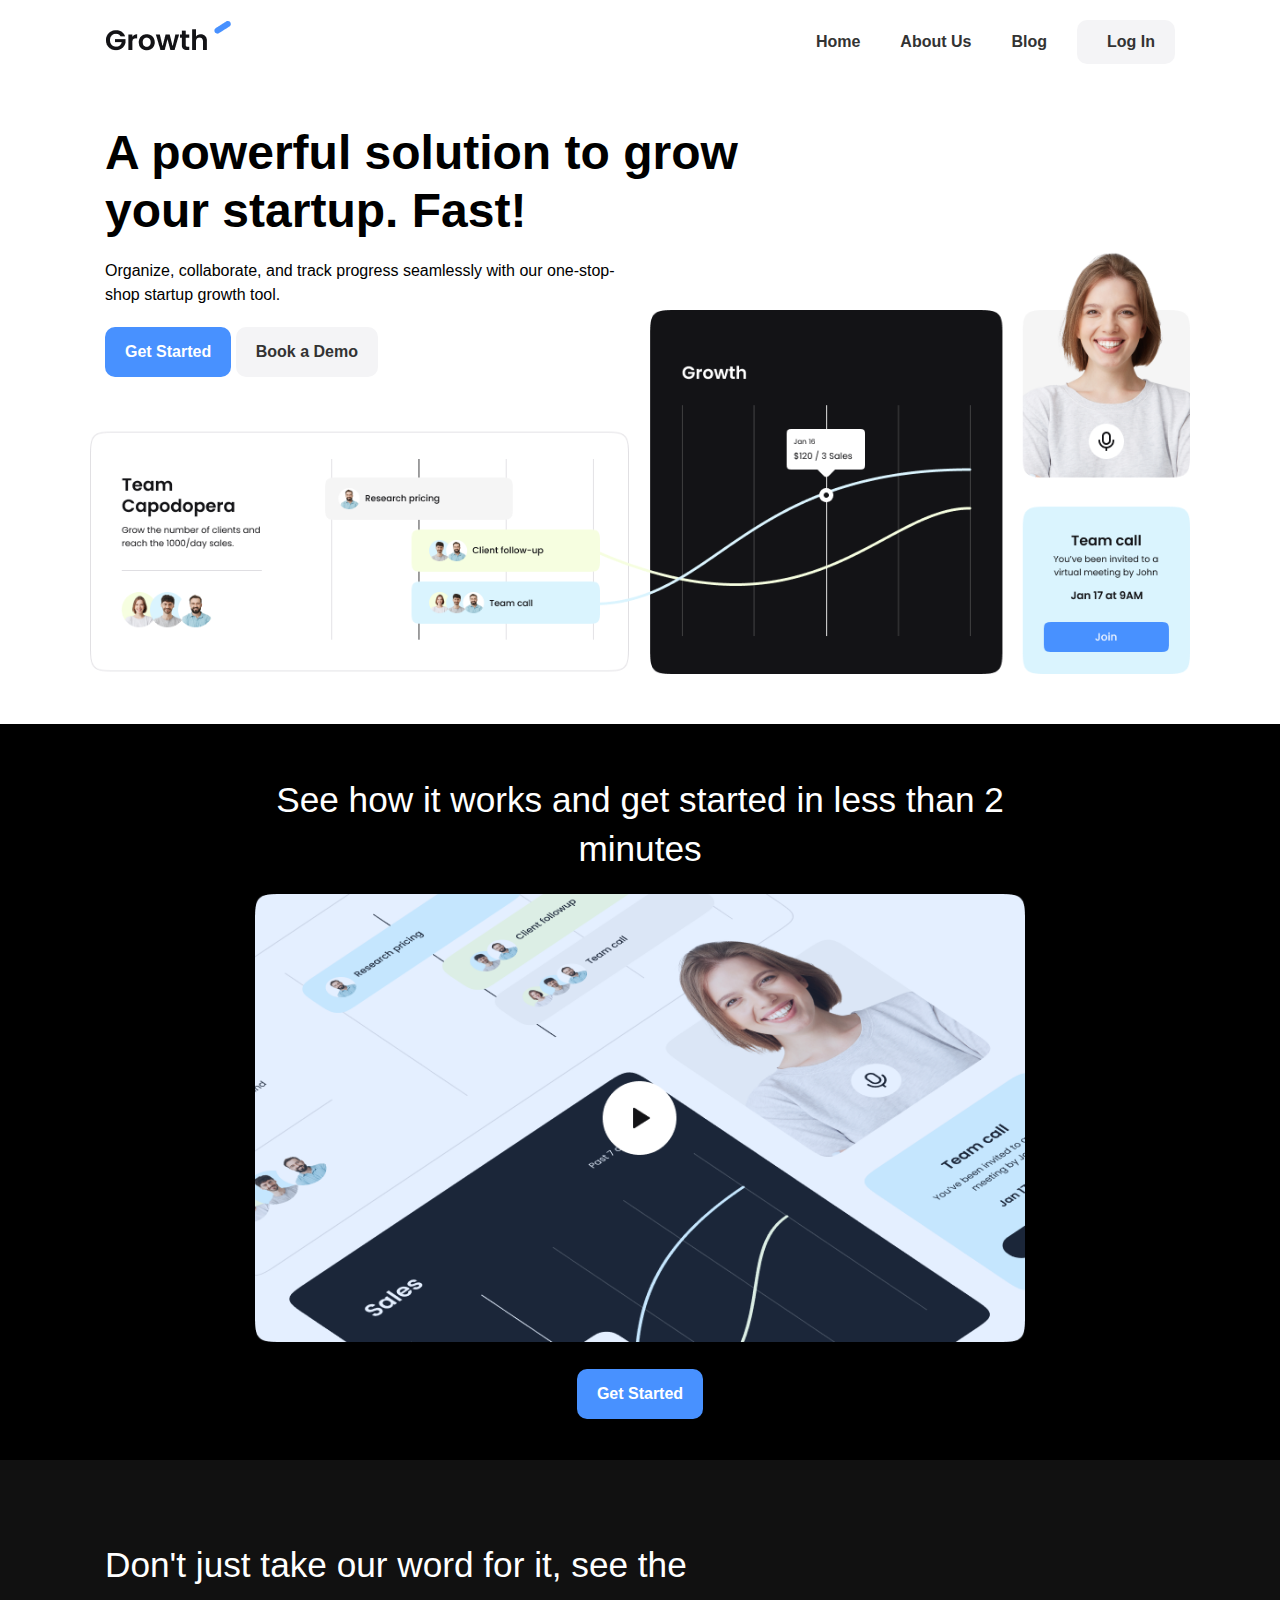
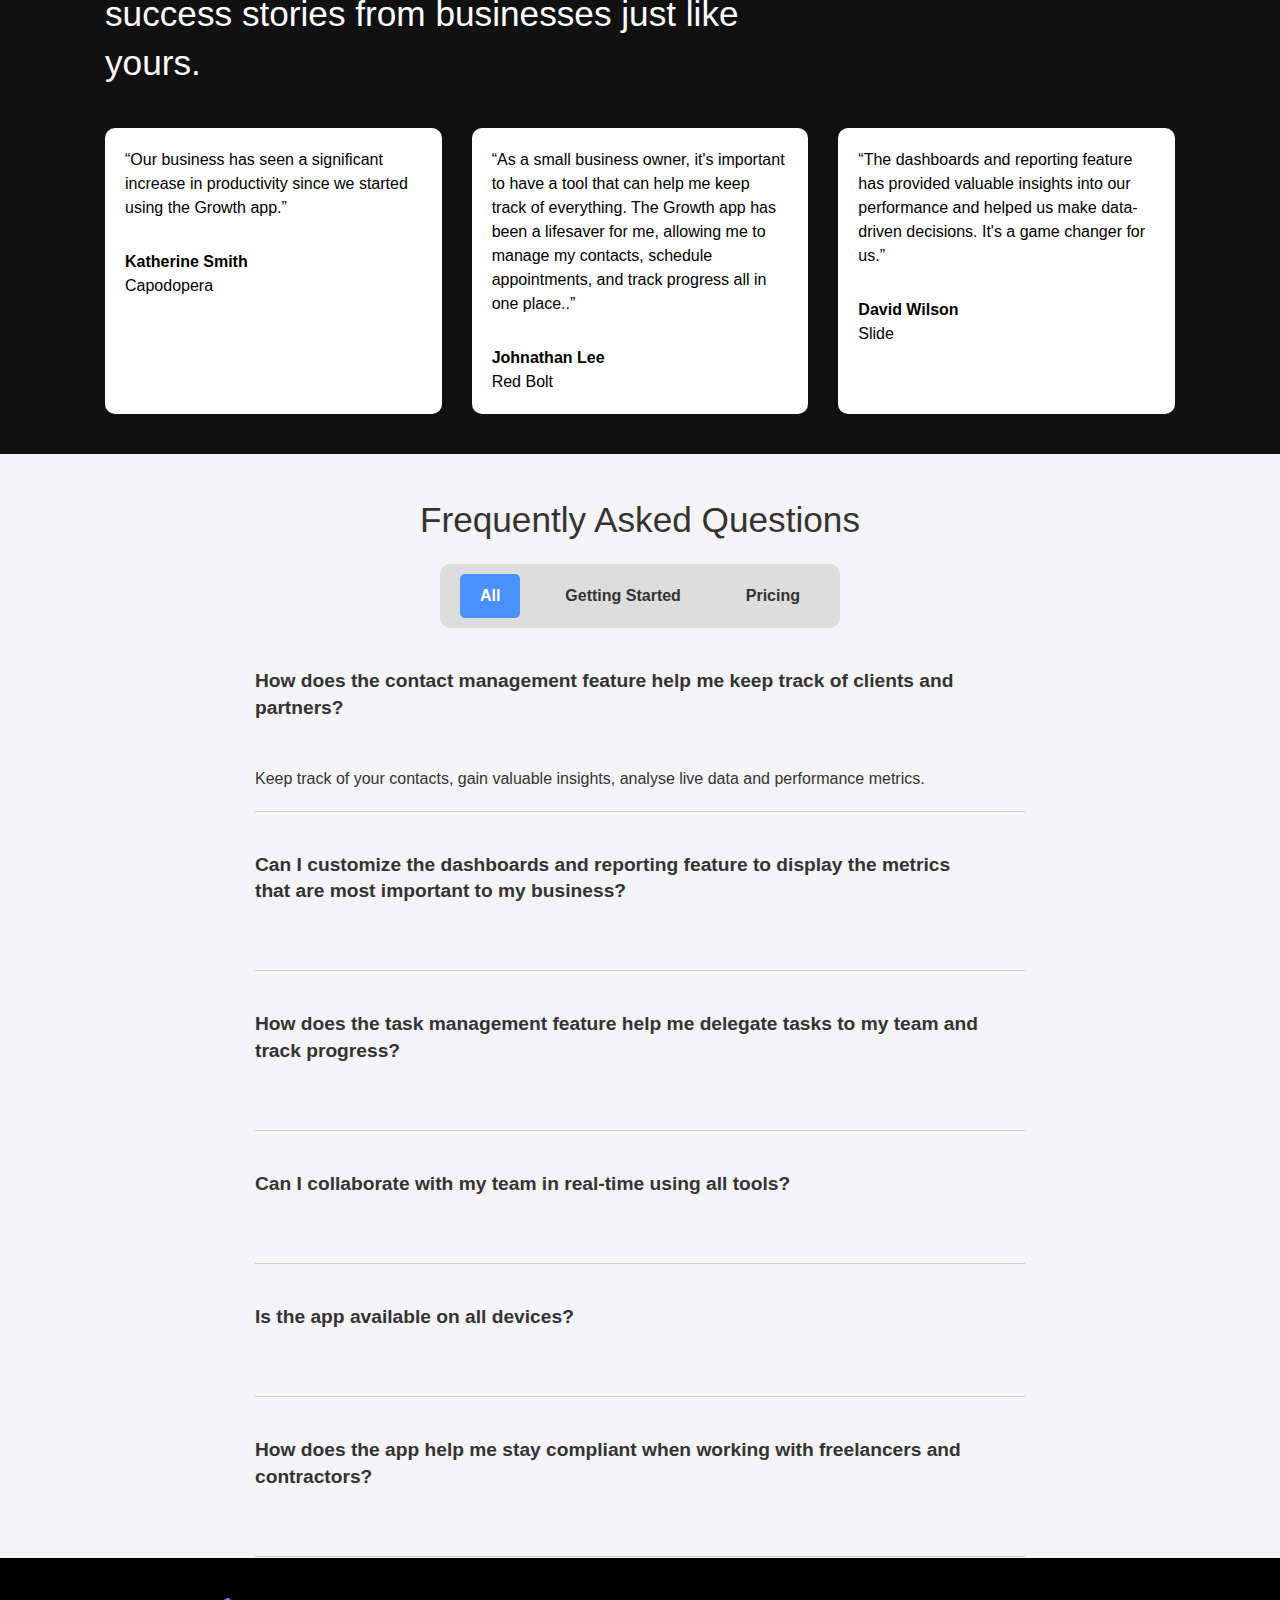
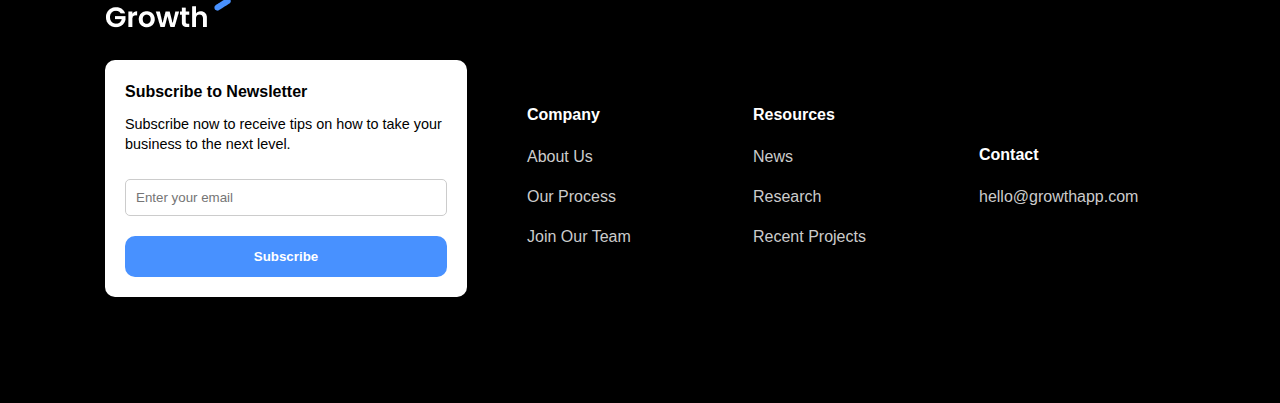
==== commit 1ae587d2: "updates + new page" ====
--- a/index.html
+++ b/index.html
@@ -35,7 +35,7 @@
               <a href="index.html">Home</a>
             </li>
             <li>
-              <a href="#">About Us</a>
+              <a href="about-us.html">About Us</a>
             </li>
             <li>
               <a href="#">Blog</a>
@@ -57,7 +57,7 @@
               <a href="index.html">Home</a>
             </li>
             <li>
-              <a href="#">About Us</a>
+              <a href="about-us.html">About Us</a>
             </li>
             <li>
               <a href="#">Blog</a>
@@ -152,74 +152,6 @@
       </div>
     </section>
 
-    <!-- Pricing -->
-    <section class="pricing">
-      <div class="container-sm">
-        <h3 class="pricing-heading text-xl text-center">Pricing</h3>
-        <p class="pricing-subheading text-md text-center">
-          Start free and scale while you grow. No hidden fees. Unlimited users
-          for free.
-        </p>
-        <div class="pricing-grid">
-          <!-- Pricing Card 1 -->
-          <div class="card bg-light">
-            <div class="pricing-card-header">
-              <h4 class="pricing-heading text-xl">Simple</h4>
-              <p class="pricing-card-subheading">
-                Keep track of your contacts, gain valuable insights, analyse
-                live data and performance metrics.
-              </p>
-              <p class="pricing-card-price">
-                <span class="text-xl">Free</span>
-                *No credit card needed
-              </p>
-            </div>
-            <div class="pricing-card-body">
-              <ul>
-                <li><i class="fas fa-check"></i> Real-Time Monitoring</li>
-                <li>
-                  <i class="fas fa-check"></i>Track key performance indicators
-                </li>
-                <li><i class="fas fa-check"></i>Schedule appointments</li>
-                <li>
-                  <i class="fas fa-check"></i>Organize, delegate and keep track
-                  of tasks
-                </li>
-              </ul>
-              <a href="#" class="btn btn-primary btn-block">Get Started</a>
-            </div>
-          </div>
-
-          <!-- Pricing Card 2 -->
-          <div class="card bg-black">
-            <div class="pricing-card-header">
-              <h4 class="pricing-card-heading text-xl">Premium</h4>
-              <p class="pricing-card-subheading">
-                Keep track of your contacts, gain valuable insights, analyze
-                live data and performance metrics.
-              </p>
-              <p class="pricing-card-price">
-                <span class="text-xl">$49</span> /month
-              </p>
-            </div>
-            <div class="pricing-card-body">
-              <p>Everything from the free plan plus:</p>
-              <ul>
-                <li><i class="fas fa-check"></i>Data-driven decisions</li>
-                <li><i class="fas fa-check"></i>Data visualization</li>
-                <li><i class="fas fa-check"></i>Schedule appointments</li>
-              </ul>
-              <a href="#" class="btn btn-primary btn-block">Get Started</a>
-            </div>
-          </div>
-        </div>
-        <p class="pricing-footer text-center">
-          All prices are in USD and charged per month with applicable taxes
-          added at checkout.
-        </p>
-      </div>
-    </section>
-
     <!-- FAQ -->
     <section class="faq bg-light">
       <div class="container-sm">
--- a/css/style.css
+++ b/css/style.css
@@ -17,6 +17,7 @@
     font-size: 16px;
     line-height: 1.5;
     background-color: #ffffff;
+    overflow-x: hidden;
 }
 
 a {
@@ -82,12 +83,31 @@
     height: 550px;
 }
 
+.hero2 {
+    margin-bottom:0px;
+}
+
+.hero2 .container {
+    background-size: contain;
+    background-position: center bottom;
+    height: 300px;
+}
+
 
 .hero .hero-content {
     width: 70%
 }
 
+.hero2 .hero-content {
+    width: 70%
+}
+
 .hero .hero-text {
+    width: 70%;
+    margin-bottom: 20px;
+}
+
+.hero2 .hero-text {
     width: 70%;
     margin-bottom: 20px;
 }
@@ -283,7 +303,7 @@
 .container-sm {
     max-width: 800px;
     margin: 0 auto;
-    padding: 0 15px;
+    padding: 1px 15px;
 }
 
 
@@ -450,7 +470,9 @@
 /* MEDIA QUERIES */
 
 @media (max-width: 960px) {
-    
+    .text-xxl {
+        font-size: 2.5rem;
+    }
 }
 
 @media (max-width: 670px) {
@@ -461,8 +483,62 @@
     .navbar .hamburger-button {
         display: block;
     }
+
+    .hero .container {
+        background: url(../images/hero-bg-mobile.png) no-repeat;
+        background-size: 350px 400px;
+        background-position: bottom;
+        height: 770px;
+    }
+
+    .hero .hero-content, .hero .hero-text {
+        width: 100%;
+        text-align: center;
+    }
+
+    .hero .hero-buttons .btn {
+        margin-bottom: 10px;
+        display: block;
+        width: 100%
+    }
+
+    .testimonials .testimonials-heading {
+        max-width: 100%;
+        text-align: center;
+    }
+
+    .testimonials .testimonials-grid, 
+    .pricing .pricing-grid,
+    .footer .footer-grid {
+        grid-template-columns: 1fr;
+    }
+
+    .footer .card {
+        margin-right: 0;
+    }
+
+    .footer .footer-grid > div {
+        text-align: center;
+    }
+
+/* TEXT */
+
+    .text-xl {
+        font-size: 1.9rem;
+    }
+
+    .text-lg {
+        font-size: 1.5rem;
+    }
+
+    .text-md {
+        font-size: 1.1rem;
+    }
+
 }
 
 @media (max-width: 500px) {
-    
+    .text-xxl {
+        font-size: 2rem;
+    }
 }